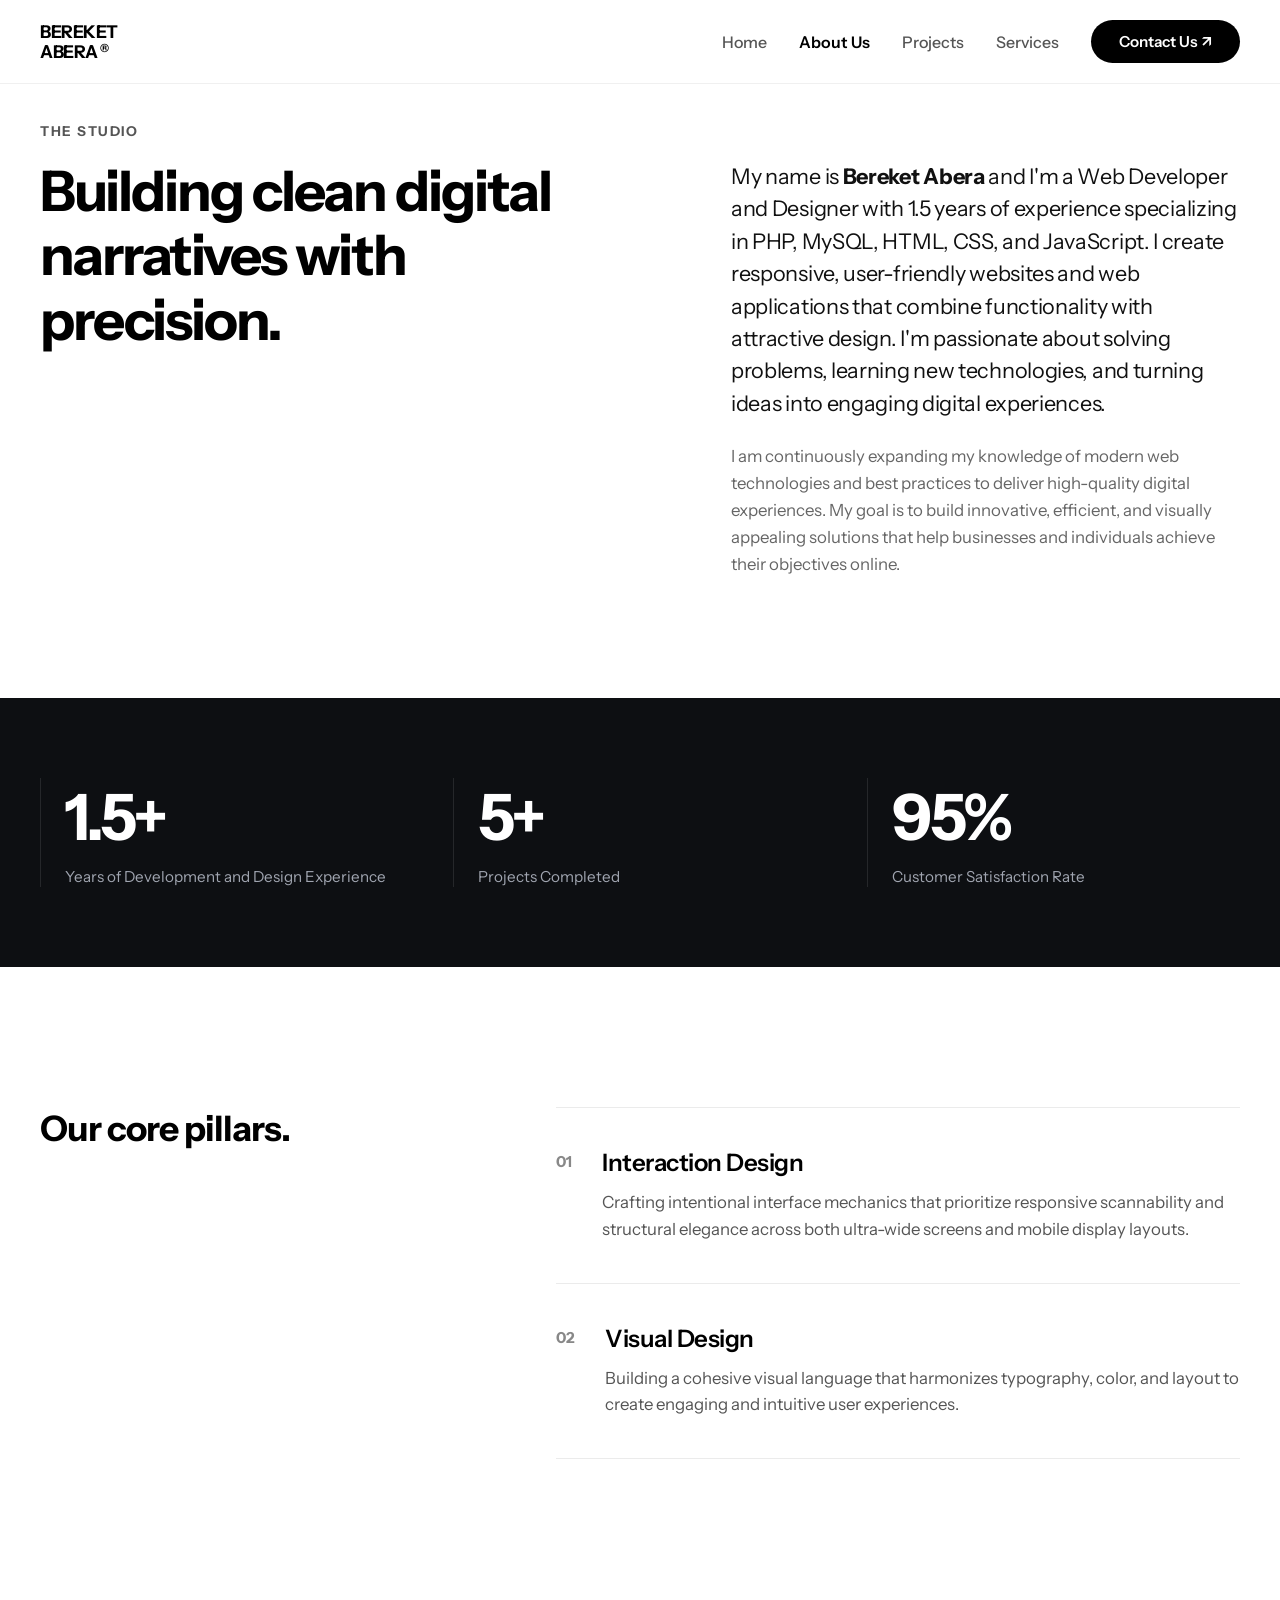
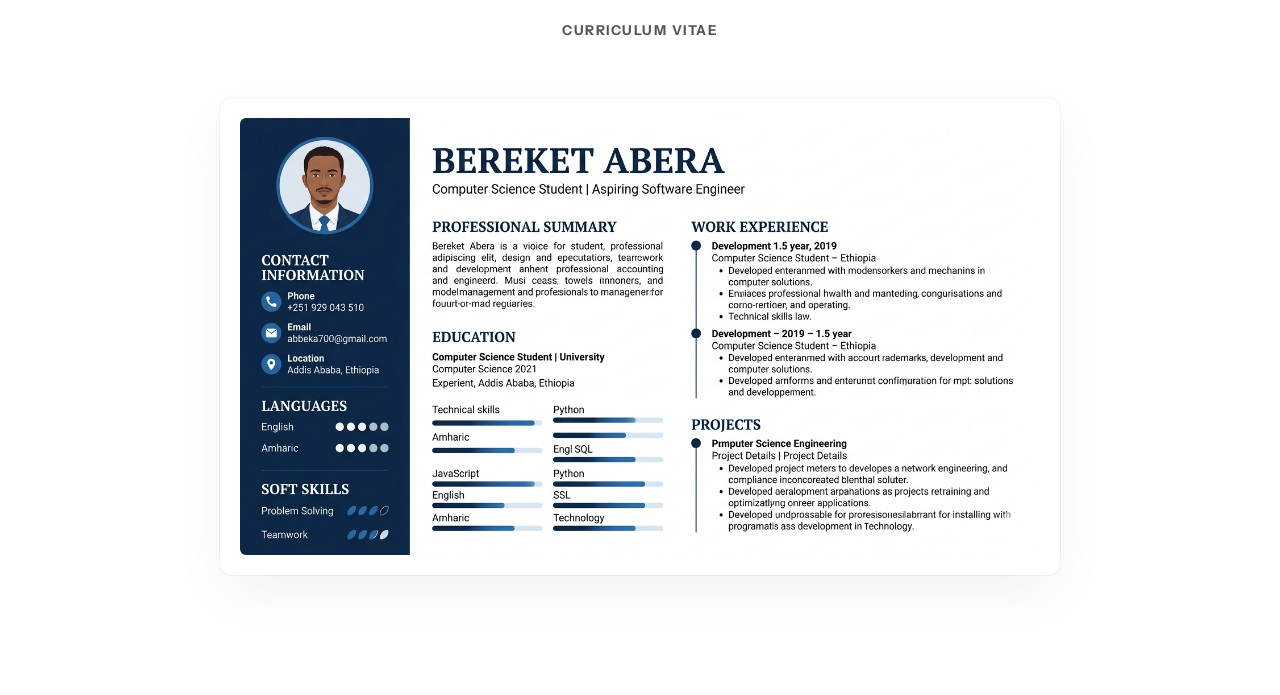
==== about.html @ c2491b0c "portfolio" ====
<!DOCTYPE html>
<html lang="en">
<head>
    <meta charset="UTF-8">
    <meta name="viewport" content="width=device-width, initial-scale=1.0">
    <title>About — Bereket Abera</title>
    <!-- Link your unified stylesheet (with cache buster) -->
    <link rel="stylesheet" href="style.css?v=2.0">
    <!-- Google Fonts link for Instrument Sans matching your typography -->
    <link href="https://fonts.googleapis.com/css2?family=Instrument+Sans:ital,wght@0,400..700;1,400..700&display=swap" rel="stylesheet">
</head>
<body class="about-page-body">

    <!-- SOLID WHITE NAV HEADER BAR -->
    <header class="site-header">
        <div class="header-inner-container">
            <a href="index.html" class="nav-brand-logo">BEREKET<br>ABERA<span>®</span></a>
            
            <nav class="desktop-nav-links">
                <a href="index.html" class="nav-item-link">Home</a>
                <a href="about.html" class="nav-item-link active-page">About Us</a>
                <a href="index.html#work" class="nav-item-link">Projects</a>
                <a href="index.html#services" class="nav-item-link">Services</a>
                <a href="contact.html" class="desktop-contact-pill-btn">Contact Us ↗</a>
            </nav>

            <button class="mobile-burger-trigger" aria-label="Toggle Navigation Menu" aria-expanded="false">
                <span class="burger-line line-top"></span>
                <span class="burger-line line-middle"></span>
                <span class="burger-line line-bottom"></span>
            </button>
        </nav>
    </header>

    <!-- MOBILE NAVIGATION OVERLAY DRAWER -->
    <div class="mobile-menu-overlay">
        <nav class="mobile-nav-options">
            <a href="index.html" class="mobile-nav-link">Home</a>
            <a href="about.html" class="mobile-nav-link">About Us</a>
            <a href="index.html#work" class="mobile-nav-link">Projects</a>
            <a href="index.html#services" class="mobile-nav-link">Services</a>
            <a href="contact.html" class="mobile-nav-link mobile-contact-pill">Contact Us ↗</a>
        </nav>
    </div>

    <main class="about-main-content">
        <!-- SECTION 1: SPLIT HERO INTRO -->
        <section class="about-hero-section">
            <div class="about-container">
                <div class="about-hero-grid">
                    <div class="about-hero-text">
                        <span class="about-subtitle-tag">THE STUDIO</span>
                        <h1 class="about-main-heading">Building clean digital narratives with precision.</h1>
                    </div>
                    <div class="about-hero-description">
                        <p class="about-lead-paragraph">
                           My name is <b>Bereket Abera</b> and I'm a Web Developer and Designer with 1.5 years of experience specializing in PHP, MySQL, HTML, CSS, and JavaScript. I create responsive, 
                           user-friendly websites and web applications that combine functionality with attractive design.
                            I'm passionate about solving problems, learning new technologies, and turning ideas into engaging digital experiences.
                        </p>
                        <p class="about-body-paragraph">
                           I am continuously expanding my knowledge of modern web technologies and best practices to deliver high-quality digital experiences. 
                           My goal is to build innovative, efficient, 
                           and visually appealing solutions that help businesses and individuals achieve their objectives online.
                        </p>
                    </div>
                </div>
            </div>
        </section>

        <!-- SECTION 2: METRIC SHOWCASE (DARK MODE STATEMENT ACCENT) -->
        <section class="about-metrics-section">
            <div class="about-container">
                <div class="metrics-grid">
                    <div class="metric-item">
                        <h3 class="metric-number">1.5+</h3>
                        <p class="metric-label">Years of Development and Design Experience</p>
                    </div>
                    <div class="metric-item">
                        <h3 class="metric-number">5+</h3>
                        <p class="metric-label">Projects Completed</p>
                    </div>
                    <div class="metric-item">
                        <h3 class="metric-number">95%</h3>
                        <p class="metric-label">Customer Satisfaction Rate</p>
                    </div>
                </div>
            </div>
        </section>

        <!-- SECTION 3: CORE CAPABILITIES / PHILOSOPHY -->
        <section class="about-capabilities-section">
            <div class="about-container">
                <div class="capabilities-layout">
                    <div class="capabilities-sticky-left">
                        <h2 class="section-title-sticky">Our core pillars.</h2>
                    </div>
                    <div class="capabilities-list-right">
                        <div class="capability-row">
                            <span class="capability-num">01</span>
                            <div class="capability-content">
                                <h4>Interaction Design</h4>
                                <p>Crafting intentional interface mechanics that prioritize responsive scannability and structural elegance across both ultra-wide screens and mobile display layouts.</p>
                            </div>
                        </div>
                        <div class="capability-row">
                            <span class="capability-num">02</span>
                            <div class="capability-content">
                                <h4>Visual Design</h4>
                                <p>Building a cohesive visual language that harmonizes typography, color, and layout to create engaging and intuitive user experiences.</p>
                            </div>
                        </div>
                    </div>
                </div>
            </div>
        </section>
         <!-- ==========================================================================
             MINIMALIST CV IMAGE GALLERY VIEW
             ========================================================================== -->
        <section class="about-cv-section-pure">
            <div class="about-container">
                
                <div class="cv-pure-header">
                    <span class="about-subtitle-tag">CURRICULUM VITAE</span>
                </div>

                <div class="cv-pure-display-frame">
                    <!-- REPLACE "your_cv_image.png" WITH YOUR ACTUAL IMAGE FILE NAME -->
                    <img src="cv pic.png" alt="Bereket Abera CV" class="cv-pure-image">
                </div>

            </div>
        </section>

          
    </main>

    <!-- Simple script hook for mobile hamburger functionality -->
    <script src="app.js?v=2.0"></script>
</body>
</html>
---- style.css ----
/* ==========================================================================
   GLOBAL LAYOUT VARS & CORE BACKDROP CONFIGURATIONS
   ========================================================================== */
:root {
    --bg-body: #ffffff;
    --card-dark: #090a0f;
    --text-light: #ffffff;
    --text-dark: #000000;
    --text-muted: #9fa4b5;
    --font-display: 'Syne', sans-serif;
    --font-body: 'Instrument Sans', sans-serif;
    --border-dark-card: #1b1e26;
    --border-light-section: #e6e8ec;
}

* {
    margin: 0;
    padding: 0;
    box-sizing: border-box;
}

html {
    scroll-behavior: smooth;
    background-color: var(--bg-body);
    color: var(--text-dark);
    font-family: var(--font-body);
    overflow-x: hidden;
}

/* ==========================================================================
   SOLID WHITE HEADER LAYOUT (SITS ABOVE THE HERO ENGINE)
   ========================================================================== */
.site-header {
    position: relative; /* Forces the header to take up its own row above the hero */
    width: 100%;
    z-index: 2000;
    background-color: #ffffff !important; /* Premium crisp white navigation bar */
    padding: 24px 40px;
    border-bottom: 1px solid rgba(0, 0, 0, 0.06); /* Clean structural divider line */
}

.header-inner-container {
    display: flex;
    justify-content: space-between;
    align-items: center;
    max-width: 1400px;
    margin: 0 auto;
    width: 100%;
}

/* Elegant Minimal Typography Logo (Set to dark text for the white background) */
.nav-brand-logo {
    font-family: 'Instrument Sans', sans-serif;
    font-size: 1.1rem;
    font-weight: 800;
    line-height: 1.1;
    text-transform: uppercase;
    color: #000000 !important; /* Pure black text styling */
    text-decoration: none;
    letter-spacing: -0.5px;
}
.nav-brand-logo span {
    font-size: 0.7rem;
    position: relative;
    top: -6px;
    left: 2px;
}

/* Horizontal Desktop Links Container */
.desktop-nav-links {
    display: flex;
    align-items: center;
    gap: 36px;
}

/* Desktop links original color mapped cleanly to light theme text rules */
.nav-item-link {
    font-family: 'Instrument Sans', sans-serif;
    font-size: 1rem;
    font-weight: 500;
    color: #555555 !important; /* Premium neutral gray */
    text-decoration: none;
    transition: color 0.2s ease;
}
.nav-item-link:hover {
    color: #000000 !important; /* Deep black text trigger on hover */
}

/* Desktop Premium Black Pill Button */
.desktop-contact-pill-btn {
    font-family: 'Instrument Sans', sans-serif;
    font-size: 0.95rem;
    font-weight: 600;
    color: #ffffff !important;
    background-color: #000000 !important; /* Matches your premium dark pill card format */
    padding: 12px 28px;
    border-radius: 50px;
    text-decoration: none;
    transition: opacity 0.2s ease;
}
.desktop-contact-pill-btn:hover {
    opacity: 0.85;
}

/* Hide mobile components completely on desktop viewport frameworks */
.mobile-burger-trigger, 
.mobile-menu-overlay {
    display: none !important;
}

/* ==========================================================================
   HERO VERTICAL ADJUSTMENT MATCH
   ========================================================================== */
/* If your hero container currently uses absolute layout rules or offsets, 
   un-comment this or add margin to your main hero container class */
/*
.hero-section {
    margin-top: 0 !important;
}
*/


/* ==========================================================================
   MOBILE ISOLATION MEDIA QUERY (Only kicks in on screens smaller than 768px)
   ========================================================================== */
@media (max-width: 768px) {
    
    .site-header {
        position: fixed !important; /* Reverts to fixed layout tracking on small viewports */
        padding: 16px 20px !important;
        background-color: #ffffff !important; 
    }

    /* Change burger trigger color to black since it sits inside the white row */
    .burger-line {
        background-color: #000000 !important; 
    }

    .desktop-nav-links {
        display: none !important;
    }

    .mobile-burger-trigger {
        display: flex !important;
        flex-direction: column;
        justify-content: space-between;
        width: 26px;
        height: 16px;
        background: none;
        border: none;
        cursor: pointer;
        padding: 0;
        z-index: 3000;
    }

    .burger-line {
        width: 100%;
        height: 2px;
        transition: transform 0.4s cubic-bezier(0.16, 1, 0.3, 1), opacity 0.3s ease, background-color 0.4s ease;
    }

    /* Open State transformations - line turns white dynamically when dark overlay is active */
    .mobile-burger-trigger.menu-is-open .burger-line {
        background-color: #ffffff !important;
    }
    .mobile-burger-trigger.menu-is-open .line-top {
        transform: translateY(7px) rotate(45deg);
    }
    .mobile-burger-trigger.menu-is-open .line-middle {
        opacity: 0;
    }
    .mobile-burger-trigger.menu-is-open .line-bottom {
        transform: translateY(-7px) rotate(-45deg);
    }

    /* Fullscreen Mobile Drawer Panel Layout */
    .mobile-menu-overlay {
        display: flex !important;
        position: fixed;
        top: 0;
        left: 0;
        width: 100vw;
        height: 100vh;
        background-color: #0d0f12; /* Rich dark layout drawer canvas */
        z-index: 2500;
        opacity: 0;
        pointer-events: none;
        transform: translate3d(0, -100%, 0);
        transition: opacity 0.4s ease, transform 0.5s cubic-bezier(0.16, 1, 0.3, 1);
        justify-content: center;
        align-items: center;
    }

    .mobile-menu-overlay.menu-is-open {
        opacity: 1;
        pointer-events: auto;
        transform: translate3d(0, 0, 0);
    }

    .mobile-nav-options {
        display: flex;
        flex-direction: column;
        align-items: center;
        gap: 32px;
        width: 100%;
    }

    .mobile-nav-link {
        font-family: 'Instrument Sans', sans-serif;
        font-size: 2rem;
        font-weight: 500;
        color: #ffffff !important;
        text-decoration: none;
        letter-spacing: -0.5px;
    }

    .mobile-contact-pill {
        background-color: #ffffff !important;
        color: #000000 !important;
        padding: 14px 36px !important;
        border-radius: 50px !important;
        font-size: 1.1rem !important;
        font-weight: 600 !important;
        margin-top: 12px;
    }
}
/* ==========================================================================
   INTERACTIVE FLOATING HERO SYSTEM
   ========================================================================== */
.hero-section {
    padding: 0 4% 5rem 4%;
}

.hero-card-container {
    position: relative;
    width: 100%;
    min-height: 82vh;
    background-color: var(--card-dark);
    border-radius: 36px;
    overflow: hidden;
    padding: 5rem 5% 4rem 5%;
    display: flex;
    align-items: flex-end;
}

.video-bg-container {
    position: absolute;
    top: 0;
    left: 0;
    width: 100%;
    height: 100%;
    z-index: 1;
}

.bg-video {
    width: 100%;
    height: 100%;
    object-fit: cover;
    opacity: 0.4;
}

.video-overlay {
    position: absolute;
    top: 0;
    left: 0;
    width: 100%;
    height: 100%;
    background: linear-gradient(to bottom, rgba(9, 10, 15, 0.1) 0%, rgba(9, 10, 15, 0.7) 100%);
}

.hero-content-layer {
    position: relative;
    z-index: 5;
    width: 100%;
    display: flex;
    flex-direction: column;
    justify-content: space-between;
    min-height: 62vh;
}

.hero-top-row {
    display: flex;
    justify-content: space-between;
    align-items: flex-start;
}

.hero-title-left {
    font-family: var(--font-display);
    font-size: 7.5rem;
    font-weight: 800;
    color: var(--text-light);
    line-height: 0.9;
    letter-spacing: -4px;
}

.hero-title-left span { font-size: 2.5rem; vertical-align: super; }

.hero-title-right { text-align: right; margin-top: 1.2rem; }

.hero-title-right h2 { font-family: var(--font-display); font-size: 3.5rem; color: var(--text-light); }

.hero-title-right p { color: var(--text-muted); font-size: 1rem; margin-top: 0.6rem; }

.hero-bottom-row {
    display: flex;
    justify-content: space-between;
    align-items: flex-end;
    gap: 4rem;
}

.hero-description { color: var(--text-muted); font-size: 1.2rem; line-height: 1.5; max-width: 520px; }

.profile-badge-card {
    background-color: #ffffff;
    border-radius: 24px;
    padding: 1.1rem;
    display: flex;
    align-items: center;
    gap: 1.2rem;
    min-width: 310px;
}

.badge-img-wrapper { width: 75px; height: 90px; border-radius: 14px; overflow: hidden; }

.badge-img-wrapper img { width: 100%; height: 100%; object-fit: cover; }

.badge-text-wrapper h3 { color: #111111; font-size: 1.15rem; font-weight: 700; }

.badge-text-wrapper p { color: #666666; font-size: 0.85rem; margin-bottom: 0.5rem; }

.badge-btn {
    display: inline-block;
    background-color: #111111;
    color: var(--text-light);
    padding: 0.4rem 1.2rem;
    border-radius: 50px;
    font-size: 0.8rem;
    text-decoration: none;
}

/* ==========================================================================
   INFINITE LOOP MARQUEE TICKER 
   ========================================================================== */
.marquee-container {
    overflow: hidden;
    width: 100%;
    white-space: nowrap;
    padding: 2.5rem 0;
    background-color: var(--card-dark);
}

.marquee-track {
    display: inline-block;
    animation: runMarquee 24s linear infinite;
}

.marquee-track span {
    font-family: var(--font-display);
    font-size: 1.8rem;
    font-weight: 700;
    color: var(--text-light);
    margin-right: 3.5rem;
}

@keyframes runMarquee {
    0% { transform: translate3d(0, 0, 0); }
    100% { transform: translate3d(-50%, 0, 0); }
}

/* ==========================================================================
   PIXEL-PERFECT COMPACT GRID ARRANGEMENT MODULE FOR ABOUT & STATS SECTION
   ========================================================================== */
.about-stats-section {
    display: grid;
    grid-template-columns: 0.9fr 1.1fr; /* Rigid architectural baseline grid configuration */
    gap: 6.5rem;
    padding: 8rem 6%;
    background-color: #ffffff;
    align-items: flex-start;
    max-width: 1600px;
    margin: 0 auto;
}

/* Left Canvas Image Positioning Styles */
.about-left-block {
    width: 100%;
}

.about-portrait-mask {
    width: 100%;
    aspect-ratio: 0.94 / 1; /* Reproduces the exact landscape square alignment block from reference image */
    border-radius: 32px;
    overflow: hidden;
    background-color: #f7f7f7;
}

.about-portrait-mask img {
    width: 100%;
    height: 100%;
    object-fit: cover;
    display: block;
}

/* Right Content Column Layout Alignment Engine */
.about-right-block {
    display: flex;
    flex-direction: column;
    width: 100%;
}

.about-tagline-row {
    display: inline-flex;
    align-items: center;
    gap: 0.5rem;
    margin-bottom: 2.5rem;
}

.dot-badge {
    width: 10px;
    height: 10px;
    background-color: #000000;
    border-radius: 50%;
}

.tagline-text {
    font-size: 0.95rem;
    font-weight: 600;
    color: #111111;
    letter-spacing: -0.2px;
}

.about-main-headline {
    font-family: var(--font-body);
    font-size: 3.2rem;
    font-weight: 500;
    line-height: 1.15;
    letter-spacing: -1.8px; /* High-end tight editorial print spacing */
    color: #000000;
    margin-bottom: 3.5rem;
}

.about-sub-paragraph {
    font-size: 1.1rem;
    line-height: 1.6;
    color: #727272;
    max-width: 480px;
    align-self: flex-end; /* Snaps description text explicitly over to the right side block edge */
    margin-bottom: 5rem;
}

.about-sub-paragraph strong {
    color: #000000;
    font-weight: 600;
}

/* Dual Metrics Layout Cards Layout Panel */
.stats-data-container {
    display: grid;
    grid-template-columns: 1fr 1fr;
    border-top: 1px solid var(--border-light-section);
    padding-top: 2.5rem;
    width: 100%;
}

.metric-card {
    display: flex;
    flex-direction: column;
    padding-right: 2rem;
}

.metric-card:first-child {
    border-right: 1px solid var(--border-light-section);
}

.metric-card:last-child {
    padding-left: 2.5rem;
    padding-right: 0;
}

.metric-header-row {
    display: flex;
    justify-content: space-between;
    align-items: flex-start;
    margin-bottom: 3rem;
}

.metric-big-number {
    font-size: 5rem;
    font-weight: 500;
    letter-spacing: -3px;
    color: #000000;
    line-height: 0.9;
}

.metric-index-tag {
    font-size: 0.8rem;
    color: #999999;
    font-weight: 500;
}

.metric-body-content h3 {
    font-size: 1.2rem;
    font-weight: 600;
    color: #000000;
    margin-bottom: 0.8rem;
    letter-spacing: -0.4px;
}

.metric-body-content p {
    font-size: 0.95rem;
    line-height: 1.55;
    color: #6e6e73;
}

/* Minimalist Inline Logotypes Row */
.inline-partner-logos {
    display: flex;
    align-items: center;
    gap: 1.5rem;
    margin-top: 3rem;
    opacity: 0.4;
}

.partner-logo-item {
    font-size: 0.85rem;
    font-weight: 700;
    letter-spacing: -0.5px;
    color: #000000;
    font-family: sans-serif;
}

/* ==========================================================================
   FLUID RESPONSIVE ENGINE
   ========================================================================== */
@media (max-width: 1150px) {
    .about-stats-section {
        grid-template-columns: 1fr;
        gap: 4rem;
    }
    .about-portrait-mask {
        max-width: 100%;
        aspect-ratio: 16 / 10;
    }
    .about-sub-paragraph {
        align-self: flex-start;
        margin-bottom: 3rem;
    }
    .hero-title-left { font-size: 5.5rem; }
}

@media (max-width: 650px) {
    .stats-data-container {
        grid-template-columns: 1fr;
        gap: 3rem;
    }
    .metric-card:first-child {
        border-right: none;
        border-bottom: 1px solid var(--border-light-section);
        padding-bottom: 3rem;
    }
    .metric-card:last-child {
        padding-left: 0;
    }
}
/* ==========================================================================
   DARK COMPACT SKILLS MARQUEE STRIP (INSPIRED BY image_f33a5f.png)
   ========================================================================== */
.skills-marquee-bar {
    background-color: #090a0f; /* Deep dark palette matching image_f33a5f.png background */
    padding: 4.5rem 0 4rem 0;
    display: flex;
    flex-direction: column;
    align-items: center;
    justify-content: center;
    overflow: hidden;
    width: 100%;
    border-top: 1px solid #161923;
}

/* Centralized Small Sub-Header Title mimicking the "Worked with" text structure */
.skills-marquee-title {
    font-family: 'Instrument Sans', sans-serif;
    font-size: 0.9rem;
    font-weight: 500;
    color: #8a8f9e; /* Muted contrast silver gray text */
    margin-bottom: 2.2rem;
    letter-spacing: -0.2px;
    text-transform: none;
}

/* Continuous Infinite Motion Canvas Pipeline */
.skills-track-container {
    overflow: hidden;
    white-space: nowrap;
    display: flex;
    width: 100%;
    position: relative;
}

/* Infinite side scroll track timeline mechanics */
.skills-track {
    display: inline-flex;
    align-items: center;
    gap: 4rem;
    animation: scrollSkills 30s linear infinite;
    padding-right: 4rem;
}

/* Individualized Skill Presentation Units */
.skill-item {
    font-family: 'Instrument Sans', sans-serif;
    font-size: 1.4rem;
    font-weight: 500;
    color: #ffffff; /* Premium high contrast clean white readability */
    letter-spacing: -0.5px;
    opacity: 0.85;
    transition: opacity 0.3s ease;
}

.skill-item:hover {
    opacity: 1;
}

/* Linear Infinite Smooth CSS Keyframe Interpolator */
@keyframes scrollSkills {
    0% {
        transform: translate3d(0, 0, 0);
    }
    100% {
        transform: translate3d(-33.333%, 0, 0); /* Perfectly resets loop sequences based on exactly 3 copies */
    }
}

/* Micro Responsive Adjustments for Portable Screen Views */
@media (max-width: 768px) {
    .skills-marquee-bar {
        padding: 3.5rem 0 3rem 0;
    }
    .skill-item {
        font-size: 1.15rem;
    }
    .skills-track {
        gap: 2.5rem;
        padding-right: 2.5rem;
    }
}
/* ==========================================================================
   INTERACTIVE PORTFOLIO MASONRY MATRIX BLOCK SYSTEM (image_f332a4.png / image_f32ebd.png)
   ========================================================================== */
.projects-portfolio-section {
    background-color: #000000; /* Rich solid pitch-black backdrop layout canvas */
    padding: 8rem 6%;
    width: 100%;
}

/* Header Text Alignments Block */
.projects-section-header {
    display: flex;
    flex-direction: column;
    align-items: center;
    text-align: center;
    margin-bottom: 5.5rem;
}

.projects-tag-row {
    display: inline-flex;
    align-items: center;
    gap: 0.5rem;
    margin-bottom: 1.5rem;
}

.projects-dot {
    width: 8px;
    height: 8px;
    background-color: #ffffff;
    border-radius: 50%;
}

.projects-tagline {
    font-family: 'Instrument Sans', sans-serif;
    font-size: 0.9rem;
    font-weight: 500;
    color: #cccccc;
    letter-spacing: 0.5px;
}

.projects-main-title {
    font-family: 'Instrument Sans', sans-serif;
    font-size: 3rem;
    font-weight: 500;
    color: #ffffff;
    letter-spacing: -1.5px;
    margin-bottom: 1rem;
}

.projects-sub-text {
    font-family: 'Instrument Sans', sans-serif;
    font-size: 1.05rem;
    color: #888888;
    max-width: 500px;
    line-height: 1.5;
}

/* Asymmetrical Masonry Grid Configuration Layout */
.projects-masonry-matrix {
    display: grid;
    grid-template-columns: 1fr 1fr 1fr; /* Pure structural 3-column split array */
    gap: 2rem;
    align-items: flex-start;
    max-width: 1440px;
    margin: 0 auto;
}

.masonry-column {
    display: flex;
    flex-direction: column;
    gap: 2.5rem;
}

/* Creates the elegant architectural vertical shift on the middle column from reference image */
@media (min-width: 992px) {
    .center-offset-column {
        transform: translateY(-2.5rem);
        margin-bottom: -2.5rem;
    }
}

/* Individual Portfolio Presentation Units */
.project-card-item {
    display: block;
    text-decoration: none;
    width: 100%;
}

/* Core Image Container Block Logic */
.project-image-wrapper {
    position: relative;
    width: 100%;
    border-radius: 20px;
    overflow: hidden;
    background-color: #121212;
    transition: transform 0.6s cubic-bezier(0.25, 1, 0.5, 1);
}

/* Grayscale Engine Layer */
.project-img {
    width: 100%;
    height: auto;
    display: block;
    object-fit: cover;
    filter: grayscale(100%); /* Keeps cards in neutral grayscale by default matching layout mockup */
    transition: filter 0.6s cubic-bezier(0.25, 1, 0.5, 1),
                transform 0.6s cubic-bezier(0.25, 1, 0.5, 1);
}

/* Absolute Glassmorphic Interactive Hover Engine Configuration (image_f32ebd.png) */
.project-hover-overlay {
    position: absolute;
    top: 0;
    left: 0;
    width: 100%;
    height: 100%;
    background: rgba(0, 0, 0, 0.15); /* Soft premium shadow veil */
    display: flex;
    align-items: center;
    justify-content: center;
    opacity: 0; /* Keeps overlay invisible until hover activation */
    transition: opacity 0.4s ease;
    z-index: 5;
}

/* Centered Capsule Button Overlay Component Styling */
.view-case-study-btn {
    background-color: #ffffff;
    color: #000000;
    font-family: 'Instrument Sans', sans-serif;
    font-size: 0.95rem;
    font-weight: 600;
    padding: 0.85rem 1.8rem;
    border-radius: 50px;
    display: inline-flex;
    align-items: center;
    gap: 0.5rem;
    box-shadow: 0 15px 35px rgba(0,0,0,0.25);
    transform: scale(0.85);
    transition: transform 0.5s cubic-bezier(0.175, 0.885, 0.32, 1.275);
}

.view-case-study-btn .arrow-icon {
    font-size: 0.85rem;
    transition: transform 0.3s ease;
}

/* ==========================================================================
   DYNAMIC INTERACTIVE HOVER ACTIONS 
   ========================================================================== */
.project-card-item:hover .project-image-wrapper {
    transform: scale(1.015); /* Sleek gentle micro scale expansion */
}

.project-card-item:hover .project-img {
    filter: grayscale(0%); /* Snaps the project image directly into vibrant full-spectrum color */
}

.project-card-item:hover .project-hover-overlay {
    opacity: 1; /* Instantly activates the centered capsule action button view window */
}

.project-card-item:hover .view-case-study-btn {
    transform: scale(1); /* Smooth spring-loaded expansion bounce */
}

.project-card-item:hover .view-case-study-btn:hover .arrow-icon {
    transform: translate(2px, -2px); /* Classic animated directional indicator nudge */
}

/* Micro-Text Subtitles Content Styling */
.project-meta-details {
    margin-top: 1.2rem;
    padding: 0 0.5rem;
}

.project-meta-details h3 {
    font-family: 'Instrument Sans', sans-serif;
    font-size: 1.15rem;
    font-weight: 500;
    color: #ffffff;
    margin-bottom: 0.3rem;
    letter-spacing: -0.3px;
}

.project-meta-details p {
    font-family: 'Instrument Sans', sans-serif;
    font-size: 0.9rem;
    color: #666666;
}

/* ==========================================================================
   FLUID RESPONSIVE GRID REDUCTIONS ENGINE
   ========================================================================== */
@media (max-width: 991px) {
    .projects-portfolio-section {
        padding: 5rem 5%;
    }
    .projects-masonry-matrix {
        grid-template-columns: 1fr 1fr; /* Shrinks fluidly to a clean 2-column pattern on tablets */
        gap: 1.5rem;
    }
    .masonry-column {
        gap: 1.5rem;
    }
    .projects-main-title {
        font-size: 2.4rem;
    }
}

@media (max-width: 650px) {
    .projects-masonry-matrix {
        grid-template-columns: 1fr; /* Transforms into a single card column loop cascade on smartphones */
        gap: 2rem;
    }
    .project-meta-details {
        margin-top: 0.8rem;
    }
    /* Disable desktop hover interactions cleanly for tactile mobile touch displays */
    .project-img {
        filter: grayscale(0%);
    }
    .project-hover-overlay {
        display: none;
    }
}
/* ==========================================================================
   LIGHT MINIMALIST INTERACTIVE SERVICES DRAWERS (image_e2d4c6.png / image_e2d0e4.png)
   ========================================================================== */
.services-disclosure-section {
    background-color: #ffffff; /* Clean high-contrast solid white layout canvas */
    padding: 9rem 0;
    width: 100%;
    color: #000000;
}

.services-container-width {
    max-width: 1200px;
    margin: 0 auto;
    padding: 0 5%;
}

/* Header Text Blocks */
.services-section-header {
    margin-bottom: 4.5rem;
}

.services-tag-row {
    display: inline-flex;
    align-items: center;
    gap: 0.6rem;
    margin-bottom: 1.2rem;
}

.services-dot {
    width: 20px;
    height: 20px;
    background-color: #111111;
    border-radius: 50%;
    display: inline-block;
}

.services-tagline {
    font-family: 'Instrument Sans', sans-serif;
    font-size: 1rem;
    font-weight: 500;
    color: #111111;
}

.services-main-title {
    font-family: 'Instrument Sans', sans-serif;
    font-size: 3.5rem;
    font-weight: 500;
    color: #111111;
    letter-spacing: -2px;
}

/* Individual Accordion Rows Components */
.services-accordion-list {
    border-top: 1px solid #e2e4e8; /* Soft dividing borders */
}

.service-row-item {
    border-bottom: 1px solid #e2e4e8;
    background-color: #ffffff;
    transition: background-color 0.4s ease;
}

/* Always Visible Default Master Header Block */
.service-row-visible-header {
    display: flex;
    align-items: center;
    padding: 3rem 0;
    cursor: pointer;
    position: relative;
    transition: padding 0.4s cubic-bezier(0.25, 1, 0.5, 1);
}

.service-index {
    font-family: 'Instrument Sans', sans-serif;
    font-size: 1.1rem;
    font-weight: 500;
    color: #111111;
    width: 12%; /* Keeps numerical indices strictly left aligned */
}

.service-title-text {
    font-family: 'Instrument Sans', sans-serif;
    font-size: 2.8rem;
    font-weight: 500;
    color: #111111;
    letter-spacing: -1px;
    flex-grow: 1;
    transition: transform 0.4s cubic-bezier(0.25, 1, 0.5, 1);
}

/* Round Arrow Badge Link Elements */
.service-arrow-badge {
    width: 44px;
    height: 44px;
    border-radius: 50%;
    background-color: #f4f5f7; /* Default light state circle grey */
    display: flex;
    align-items: center;
    justify-content: center;
    transition: background-color 0.4s ease, transform 0.4s cubic-bezier(0.25, 1, 0.5, 1);
}

.arrow-glyph {
    font-size: 1.1rem;
    font-weight: 500;
    color: #111111;
    transition: color 0.4s ease;
}

/* ==========================================================================
   HIDDEN EXPANSION SLIDE-DOWN ENGINE MECHANICS
   ========================================================================== */
.service-hidden-drawer-panel {
    display: grid;
    grid-template-rows: 0fr; /* Zero height configuration default standard */
    overflow: hidden;
    transition: grid-template-rows 0.5s cubic-bezier(0.25, 1, 0.5, 1), padding 0.5s ease;
    padding-bottom: 0;
}

/* Triggers height container computation via grid auto interpolation */
.service-drawer-inner-grid {
    min-height: 0;
    display: flex;
    align-items: flex-start;
    gap: 4.5rem;
    padding-left: 12%; /* Perfectly matches title starting line constraints */
}

/* Image Showcase Containers */
.service-preview-mockup-box {
    width: 240px;
    height: 150px;
    border-radius: 12px;
    overflow: hidden;
    background-color: #f0f2f5;
    box-shadow: 0 10px 30px rgba(0,0,0,0.04);
}

.service-mockup-img {
    width: 100%;
    height: 100%;
    object-fit: cover;
}

/* Chip Cloud Text Meta Container Layouts */
.service-categories-meta-block {
    max-width: 500px;
}

.categories-block-label {
    font-family: 'Instrument Sans', sans-serif;
    font-size: 1.3rem;
    font-weight: 500;
    color: #111111;
    margin-bottom: 1.2rem;
    letter-spacing: -0.3px;
}

.categories-chips-cloud {
    display: flex;
    flex-wrap: wrap;
    gap: 0.6rem;
}

.tag-chip {
    font-family: 'Instrument Sans', sans-serif;
    font-size: 0.95rem;
    font-weight: 400;
    color: #4a4a4a;
    background-color: #f4f5f7; /* Pill pill styling elements from image_e2d0e4.png */
    padding: 0.6rem 1.1rem;
    border-radius: 8px;
}

/* ==========================================================================
   HOVER DYNAMIC TRIGGER ACTION ENGINE
   ========================================================================== */
.service-row-item:hover .service-hidden-drawer-panel {
    grid-template-rows: 1fr; /* Instantly computes target size to execute smooth CSS slide-down */
    padding-bottom: 3.5rem;
}

.service-row-item:hover .service-row-visible-header {
    padding-top: 3.5rem;
    padding-bottom: 1.5rem; /* Reshapes internal padding space dynamically during actions */
}

/* Inverts Arrow Button Colors matching image_e2d0e4.png layout rules */
.service-row-item:hover .service-arrow-badge {
    background-color: #111111;
    transform: scale(1.05);
}

.service-row-item:hover .arrow-glyph {
    color: #ffffff;
}

/* ==========================================================================
   MOBILE MEDIA QUERY COMPACT SCREEN RENDERERS
   ========================================================================== */
@media (max-width: 991px) {
    .services-main-title {
        font-size: 2.8rem;
    }
    .service-title-text {
        font-size: 2rem;
    }
    .service-drawer-inner-grid {
        flex-direction: column;
        gap: 2rem;
        padding-left: 0;
    }
    .service-index {
        width: 18%;
    }
}

@media (max-width: 600px) {
    .services-disclosure-section {
        padding: 5rem 0;
    }
    .services-main-title {
        font-size: 2.2rem;
    }
    .service-row-visible-header {
        padding: 2rem 0;
    }
    .service-title-text {
        font-size: 1.5rem;
    }
    .service-index {
        font-size: 0.9rem;
        width: 15%;
    }
    .service-arrow-badge {
        width: 36px;
        height: 36px;
    }
    .service-preview-mockup-box {
        width: 100%;
        height: 160px;
    }
}
/* ==========================================================================
   OFF-WHITE ASYMMETRIC SUCCESS DECK GRAPHICS (image_e2c281.png)
   ========================================================================== */
.success-stories-section {
    background-color: #f8f9fa; /* Elegant off-white background workspace framework */
    padding: 8rem 0;
    width: 100%;
}

.stories-container-width {
    max-width: 1440px;
    margin: 0 auto;
    padding: 0 5%;
}

/* Master Asymmetric Cards Deck Layout Flexbox Wrapper */
.stories-cards-deck {
    display: flex;
    justify-content: space-between;
    align-items: stretch; /* Forces all cards to snap into matching height alignment profiles */
    gap: 1.8rem;
    width: 100%;
}

/* Standard Base Base Layout Card Configurations */
.story-card {
    background-color: #ffffff;
    border-radius: 20px;
    padding: 3rem;
    flex: 1; /* Distributes horizontal space proportionally across rows */
    display: flex;
    flex-direction: column;
    position: relative;
    overflow: hidden;
    box-shadow: 0 4px 24px rgba(0, 0, 0, 0.02); /* Clean, flat editorial design depth */
}

/* CARD 01: INTRO TEXT BLOCK STRUCTURAL RULES */
.text-intro-card {
    justify-content: space-between;
    min-height: 520px;
}

.agency-brand-stub {
    font-family: 'Syne', sans-serif;
    font-weight: 800;
    font-size: 1.15rem;
    letter-spacing: -0.5px;
    color: #000000;
}

.agency-brand-stub span {
    font-size: 0.65rem;
    vertical-align: super;
}

.stories-display-headline {
    font-family: 'Instrument Sans', sans-serif;
    font-size: 3.2rem;
    font-weight: 500;
    line-height: 1.05;
    letter-spacing: -1.8px;
    color: #000000;
}

.card-bottom-attribution p {
    font-family: 'Instrument Sans', sans-serif;
    font-size: 0.95rem;
    line-height: 1.5;
    color: #777777;
    max-width: 240px;
}

/* CARD 02: FULL-BLEED PORTRAIT CANVAS WITH INTEGRATED TEXT CONTEXT PANELS */
.portrait-display-card {
    padding: 0; /* Strips padding to expand image bleed space entirely edge-to-edge */
}

.portrait-bg-media {
    width: 100%;
    height: 100%;
    object-fit: cover;
    display: block;
    position: absolute;
    top: 0;
    left: 0;
    z-index: 1;
}

/* Inside Context Overlay Structural Panel Layer */
.portrait-text-overlay-panel {
    position: relative;
    z-index: 5;
    margin-top: auto; /* Drops container layout panel strictly to the card's bottom edge */
    width: 100%;
    padding: 2.2rem;
    background: linear-gradient(to top, rgba(0, 0, 0, 0.85) 0%, rgba(0, 0, 0, 0.4) 70%, rgba(0, 0, 0, 0) 100%);
    color: #ffffff;
}

.overlay-quote-text {
    font-family: 'Instrument Sans', sans-serif;
    font-size: 1.15rem;
    line-height: 1.45;
    font-weight: 400;
    margin-bottom: 1.8rem;
    letter-spacing: -0.2px;
}

.overlay-author-credentials h3 {
    font-family: 'Instrument Sans', sans-serif;
    font-size: 1.05rem;
    font-weight: 600;
    margin-bottom: 0.2rem;
}

.overlay-author-credentials p {
    font-family: 'Instrument Sans', sans-serif;
    font-size: 0.85rem;
    color: #cccccc;
}

/* CARD 03: DETAILED REVIEW AND METRIC INSIGHTS LAYOUT SHEET PANEL */
.analytics-review-card {
    justify-content: space-between;
}

.star-rating-row {
    display: flex;
    gap: 0.2rem;
    margin-bottom: 1.5rem;
}

.star-glyph {
    color: #000000; /* Flat minimalist solid star icons matching design reference image */
    font-size: 1.1rem;
}

.review-narrative-paragraph {
    font-family: 'Instrument Sans', sans-serif;
    font-size: 1.1rem;
    line-height: 1.55;
    color: #333333;
    margin-bottom: 2.5rem;
}

/* Nested Analytics Sub-row Grid Modules */
.review-metrics-split-row {
    display: grid;
    grid-template-columns: 1fr 1fr;
    border-top: 1px solid #eef0f2;
    padding-top: 2rem;
    margin-bottom: 2.5rem;
    gap: 1.5rem;
}

.split-stat-big-num {
    font-family: 'Instrument Sans', sans-serif;
    font-size: 3.2rem;
    font-weight: 500;
    letter-spacing: -1.5px;
    color: #000000;
    line-height: 1;
    display: block;
    margin-bottom: 0.4rem;
}

.split-stat-sub-label {
    font-family: 'Instrument Sans', sans-serif;
    font-size: 0.85rem;
    color: #888888;
    line-height: 1.3;
}

/* Signature Footer Components */
.review-author-signature-footer {
    display: flex;
    align-items: center;
    gap: 1rem;
    border-top: 1px solid #eef0f2;
    padding-top: 1.5rem;
    margin-top: auto; /* Snaps block tightly against base row perimeter boundaries */
}

.signature-avatar-mask {
    width: 44px;
    height: 44px;
    border-radius: 50%;
    overflow: hidden;
    background-color: #f0f2f5;
}

.signature-avatar-mask img {
    width: 100%;
    height: 100%;
    object-fit: cover;
}

.signature-identity-block h3 {
    font-family: 'Instrument Sans', sans-serif;
    font-size: 0.95rem;
    font-weight: 600;
    color: #000000;
}

.signature-identity-block p {
    font-family: 'Instrument Sans', sans-serif;
    font-size: 0.8rem;
    color: #666666;
}

/* ==========================================================================
   FLUID CARDS STACK RE-ORDER SYSTEM RESPONSIVE CORE ENGINE
   ========================================================================== */
@media (max-width: 1150px) {
    .stories-cards-deck {
        flex-direction: column; /* Transforms side panels gracefully into vertical scrolls */
        gap: 2rem;
    }
    .story-card {
        min-height: auto;
        padding: 2.5rem;
    }
    .text-intro-card {
        gap: 3rem;
    }
    .portrait-display-card {
        padding: 0;
        min-height: 480px;
    }
}

@media (max-width: 600px) {
    .success-stories-section {
        padding: 5rem 0;
    }
    .stories-display-headline {
        font-size: 2.6rem;
    }
    .review-metrics-split-row {
        grid-template-columns: 1fr;
        gap: 2rem;
    }
}
/* ==========================================================================
   MINIMALIST FAQ ACCORDION PANEL DECK (image_e26bad.png)
   ========================================================================== */
.faq-container-section {
    background-color: #ffffff; /* Clean high contrast solid white workspace canvas */
    padding: 8rem 0;
    width: 100%;
    color: #000000;
}

.faq-wrapper-width {
    max-width: 820px; /* Restricts accordion widths for premium scannability alignment */
    margin: 0 auto;
    padding: 0 5%;
}

/* Centralized Header Core Components */
.faq-centered-header {
    display: flex;
    flex-direction: column;
    align-items: center;
    text-align: center;
    margin-bottom: 4rem;
}

.faq-display-title {
    font-family: 'Instrument Sans', sans-serif;
    font-size: 3.2rem;
    font-weight: 500;
    letter-spacing: -1.8px;
    color: #000000;
    margin-bottom: 1rem;
}

.faq-lead-paragraph {
    font-family: 'Instrument Sans', sans-serif;
    font-size: 1rem;
    line-height: 1.5;
    color: #666666;
    max-width: 520px;
    margin-bottom: 2.2rem;
}

/* Capsule Form Action Control Component */
.faq-capsule-contact-btn {
    display: inline-flex;
    align-items: center;
    gap: 0.6rem;
    background-color: #000000;
    color: #f4f5f7;
    font-family: 'Instrument Sans', sans-serif;
    font-size: 0.95rem;
    font-weight: 600;
    padding: 0.8rem 1.8rem;
    border-radius: 50px;
    text-decoration: none;
    transition: background-color 0.2s ease, color 0.2s ease;
}

.faq-capsule-contact-btn:hover {
    background-color: #f4f5f7;
    color: #000000;
}

.faq-btn-arrow {
    font-size: 0.85rem;
}

/* Accordion Block Deck Configuration */
.faq-accordion-stack {
    display: flex;
    flex-direction: column;
    gap: 1.1rem; /* Precise separation distances matching mockup spacing margins */
}

/* Individualized Item Structural Housing Units */
.faq-item-card {
    background-color: #f8f9fa; /* Very subtle grey background tint match */
    border-radius: 16px;
    border: 1px solid #f0f2f5;
    overflow: hidden;
    width: 100%;
    transition: background-color 0.3s ease;
}

/* Button Head Trigger Areas Block Reset Rules */
.faq-trigger-header {
    width: 100%;
    background: none;
    border: none;
    padding: 2rem 2.5rem;
    display: flex;
    justify-content: space-between;
    align-items: center;
    cursor: pointer;
    text-align: left;
    outline: none;
}

.faq-question-text {
    font-family: 'Instrument Sans', sans-serif;
    font-size: 1.25rem;
    font-weight: 500;
    letter-spacing: -0.5px;
    color: #000000;
}

/* Graphical Status Circular Indicator Modules */
.faq-status-icon-badge {
    width: 42px;
    height: 42px;
    border-radius: 50%;
    background-color: #eeeeee; /* Light grey circle state by default */
    display: flex;
    align-items: center;
    justify-content: center;
    transition: background-color 0.3s cubic-bezier(0.25, 1, 0.5, 1);
    flex-shrink: 0;
}

.icon-toggle-glyph {
    font-size: 1.4rem;
    font-weight: 400;
    color: #111111;
    line-height: 1;
    display: block;
    transform: translateY(-1px); /* Perfect centering nudge */
}

/* ==========================================================================
   EXPANSION INTERPOLATION TIMELINES
   ========================================================================== */
.faq-expandable-drawer {
    display: grid;
    grid-template-rows: 0fr; /* Zero height closed state by default */
    transition: grid-template-rows 0.4s cubic-bezier(0.25, 1, 0.5, 1);
}

.faq-drawer-content-inner {
    min-height: 0;
}

.faq-drawer-content-inner p {
    font-family: 'Instrument Sans', sans-serif;
    font-size: 1.05rem;
    line-height: 1.6;
    color: #555555;
    padding: 0 2.5rem 2.2rem 2.5rem; /* Extends clean bottom padding clearances */
    max-width: 720px;
}

/* ==========================================================================
   ACTIVE CONDITION CONFIGURATIONS MATCHING THE ACTIVE SPECIFICATION
   ========================================================================== */
.faq-item-card.active {
    background-color: #fdfdfd; /* Light background elevation contrast update */
    box-shadow: 0 10px 30px rgba(0, 0, 0, 0.015);
}

.faq-item-card.active .faq-expandable-drawer {
    grid-template-rows: 1fr; /* Animates open smoothly via internal layout calculation */
}

/* Inverts the status icon element cleanly to jet black matching image_e26bad.png */
.faq-item-card.active .faq-status-icon-badge {
    background-color: #000000;
}

.faq-item-card.active .icon-toggle-glyph {
    color: #ffffff;
}

/* ==========================================================================
   MICRO MEDIA QUERY FLUID SCALINGS
   ========================================================================== */
@media (max-width: 768px) {
    .faq-display-title {
        font-size: 2.4rem;
    }
    .faq-trigger-header {
        padding: 1.8rem 1.8rem;
    }
    .faq-question-text {
        font-size: 1.1rem;
        padding-right: 1rem;
    }
    .faq-drawer-content-inner p {
        padding: 0 1.8rem 1.8rem 1.8rem;
        font-size: 0.95rem;
    }
    .faq-status-icon-badge {
        width: 36px;
        height: 36px;
    }
}
/* ==========================================================================
   CINEMATIC MULTI-DIRECTIONAL PARALLAX FOOTER CANVAS (image_e25221.png)
   ========================================================================== */
.cinematic-footer-canvas {
    background-color: #090a0f; /* Match deep dark brand space palette */
    width: 100%;
    overflow: hidden;
    position: relative;
    border-top: 1px solid #161923;
}

/* Parallax Track Rendering Box */
.parallax-visual-engine {
    position: relative;
    height: 750px;
    width: 100%;
    display: flex;
    flex-direction: column;
    justify-content: center;
    gap: 3rem;
    overflow: hidden;
    background-color: #050608;
    perspective: 1200px; /* Provides the premium depth scale seen in image_e25221.png */
}

/* Center Static Call-To-Action Element */
.fixed-cta-center-core {
    position: absolute;
    top: 50%;
    left: 50%;
    transform: translate(-50%, -50%);
    z-index: 20; /* Ensures copy stays completely flat and floats over scrolling media cards */
    text-align: center;
    width: 90%;
    max-width: 700px;
    pointer-events: auto;
}

.footer-cta-title {
    font-family: 'Instrument Sans', sans-serif;
    font-size: 3.6rem;
    font-weight: 500;
    line-height: 1.05;
    letter-spacing: -2px;
    color: #ffffff;
    margin-bottom: 1.2rem;
}

.footer-cta-subtext {
    font-family: 'Instrument Sans', sans-serif;
    font-size: 1.05rem;
    color: #8a8f9e;
    max-width: 480px;
    margin: 0 auto 2.5rem auto;
    line-height: 1.5;
}

/* Capsule Form CTA Button Accent */
.footer-capsule-cta-btn {
    display: inline-flex;
    align-items: center;
    gap: 0.8rem;
    background-color: #ffffff;
    color: #000000;
    font-family: 'Instrument Sans', sans-serif;
    font-size: 0.95rem;
    font-weight: 600;
    padding: 0.9rem 2.2rem;
    border-radius: 50px;
    text-decoration: none;
    box-shadow: 0 20px 40px rgba(0,0,0,0.4);
    transition: transform 0.3s cubic-bezier(0.25, 1, 0.5, 1);
}

.footer-capsule-cta-btn:hover {
    transform: scale(1.04);
}

.cta-btn-dot {
    width: 8px;
    height: 8px;
    background-color: #000000;
    border-radius: 50%;
}

/* Horizontal Track Sliders Structural Foundations */
.parallax-strip-track {
    display: flex;
    gap: 2.5rem;
    width: 250%; /* Massive base canvas width to ensure image padding overflow window availability */
    position: relative;
    z-index: 5;
    opacity: 0.35; /* Keeps backdrops beautifully muted below text layer focus */
    will-change: transform; /* Signals GPU hardware optimization initialization */
    transition: transform 0.1s cubic-bezier(0.25, 1, 0.5, 1);
}

/* Rotates and distorts columns to align with image_e25221.png architectural flare styling */
.track-move-left {
    transform: rotateX(8deg) rotateY(-12deg) translate3d(-15%, 0, 0);
}

.track-move-right {
    transform: rotateX(8deg) rotateY(12deg) translate3d(-35%, 0, 0);
}

.parallax-card-media {
    width: 380px;
    height: 230px;
    border-radius: 16px;
    overflow: hidden;
    background-color: #161923;
    flex-shrink: 0;
    box-shadow: 0 15px 45px rgba(0,0,0,0.3);
}

.parallax-card-media img {
    width: 100%;
    height: 100%;
    object-fit: cover;
    filter: brightness(0.85);
}

/* ==========================================================================
   LOWER DIRECTORY MAP LAYOUT STYLING
   ========================================================================== */
.footer-directory-container {
    max-width: 1440px;
    margin: 0 auto;
    padding: 6rem 5% 3rem 5%;
    border-top: 1px solid #161923;
}

.footer-directory-grid {
    display: grid;
    grid-template-columns: 2fr 1fr 1fr 1fr;
    gap: 4rem;
    padding-bottom: 5rem;
    border-bottom: 1px solid #161923;
}

.footer-brand-logo {
    font-family: 'Syne', sans-serif;
    font-size: 1.8rem;
    font-weight: 800;
    color: #ffffff;
    letter-spacing: -1px;
    margin-bottom: 2rem;
}

.footer-brand-logo span {
    font-size: 0.9rem;
    vertical-align: super;
}

/* Newsletter Input Core Assembly Row */
.footer-newsletter-box {
    margin-bottom: 2rem;
    max-width: 320px;
}

.newsletter-label {
    display: block;
    font-family: 'Instrument Sans', sans-serif;
    font-size: 0.9rem;
    color: #8a8f9e;
    margin-bottom: 0.8rem;
}

.newsletter-input-wrapper {
    display: flex;
    position: relative;
    border-bottom: 1px solid #333846;
}

.newsletter-input-wrapper input {
    width: 100%;
    background: none;
    border: none;
    padding: 0.8rem 2.5rem 0.8rem 0;
    color: #ffffff;
    font-family: 'Instrument Sans', sans-serif;
    font-size: 0.95rem;
    outline: none;
}

.newsletter-submit-arrow {
    position: absolute;
    right: 0;
    top: 50%;
    transform: translateY(-50%);
    background: none;
    border: none;
    color: #ffffff;
    cursor: pointer;
    font-size: 1rem;
}

.footer-socials-row {
    display: flex;
    gap: 1.2rem;
}

.social-link {
    text-decoration: none;
    color: #61677a;
    font-family: 'Instrument Sans', sans-serif;
    font-size: 0.95rem;
    transition: color 0.3s ease;
}

.social-link:hover {
    color: #ffffff;
}

/* Directory Text Links Processing Columns */
.footer-directory-grid h4 {
    font-family: 'Instrument Sans', sans-serif;
    font-size: 0.9rem;
    font-weight: 500;
    color: #8a8f9e;
    margin-bottom: 1.5rem;
}

.footer-directory-grid ul {
    list-style: none;
    padding: 0;
    margin: 0;
}

.footer-directory-grid li {
    margin-bottom: 0.8rem;
}

.footer-directory-grid a {
    text-decoration: none;
    font-family: 'Instrument Sans', sans-serif;
    font-size: 0.95rem;
    color: #ffffff;
    font-weight: 400;
    opacity: 0.8;
    transition: opacity 0.2s ease;
}

.footer-directory-grid a:hover {
    opacity: 1;
}

/* Base Copyright Ground Footer Line Layout map */
.subfooter-copyright-meta-row {
    display: flex;
    justify-content: space-between;
    align-items: center;
    padding-top: 2rem;
}

.copyright-text, .attribution-text {
    font-family: 'Instrument Sans', sans-serif;
    font-size: 0.85rem;
    color: #61677a;
}

/* ==========================================================================
   FLUID FOOTER SCALING ENGINE MEDIA QUERIES
   ========================================================================== */
@media (max-width: 1024px) {
    .footer-directory-grid {
        grid-template-columns: 1fr 1fr;
        gap: 3rem;
    }
    .footer-cta-title {
        font-size: 2.8rem;
    }
    .parallax-visual-engine {
        height: 600px;
    }
}

@media (max-width: 650px) {
    .footer-directory-grid {
        grid-template-columns: 1fr;
        gap: 2.5rem;
    }
    .subfooter-copyright-meta-row {
        flex-direction: column;
        align-items: flex-start;
        gap: 1rem;
    }
    .footer-cta-title {
        font-size: 2.2rem;
    }
    .parallax-card-media {
        width: 280px;
        height: 170px;
    }
    .parallax-visual-engine {
        height: 500px;
    }
}
/* ==========================================================================
   SCROLL INTERSECTION ANIMATION HANDLERS (image_e2c281.png Layout Assembly)
   ========================================================================== */

/* 1. Setup default state properties before the scroll trigger hits */
.animate-left {
    opacity: 0;
    transform: translate3d(-60px, 0, 0);
    transition: transform 0.9s cubic-bezier(0.25, 1, 0.5, 1), opacity 0.9s ease;
}

.animate-right {
    opacity: 0;
    transform: translate3d(60px, 0, 0);
    transition: transform 0.9s cubic-bezier(0.25, 1, 0.5, 1), opacity 0.9s ease;
}

.animate-fade-up {
    opacity: 0;
    transform: translate3d(0, 40px, 0);
    transition: transform 1.2s cubic-bezier(0.25, 1, 0.5, 1), opacity 1.2s ease;
}

/* Image frame element stays locked in space as requested */
.static-image-frame {
    opacity: 1 !important;
    transform: none !important;
}

/* Base style fix to keep number alignment tidy next to the rolling digits */
.stat-plus-sign {
    font-family: 'Instrument Sans', sans-serif;
    font-size: 3.2rem;
    font-weight: 500;
    color: #000000;
    letter-spacing: -1.5px;
}

/* 2. THE TRIGGER CONDITION STATE - Activated instantly via JS IntersectionObserver */
.scroll-animate-zone.triggered .animate-left,
.scroll-animate-zone.triggered .animate-right,
.scroll-animate-zone.triggered .animate-fade-up {
    opacity: 1;
    transform: translate3d(0, 0, 0); /* Pulls everything smoothly back to its native spot */
}
/* ==========================================================================
   ABOUT SECTION TIMED ASSEMBLY STYLES
   ========================================================================== */

/* Keep the image frame fully anchored with zero layout movement */
.static-portrait-frame {
    opacity: 1 !important;
    transform: none !important;
}

/* The right text panel starts pushed slightly out to the right */
.animate-about-right {
    opacity: 0;
    transform: translate3d(50px, 0, 0);
    transition: transform 1s cubic-bezier(0.25, 1, 0.5, 1), opacity 1s ease;
}

/* Individual metric cards start lower down so they lift up into view */
.animate-card-up {
    opacity: 0;
    transform: translate3d(0, 40px, 0);
    transition: transform 0.8s cubic-bezier(0.25, 1, 0.5, 1), opacity 0.8s ease;
}

/* --------------------------------------------------------------------------
   TRIGGER ACTIONS: Activating once your intersection scroll line is crossed
   -------------------------------------------------------------------------- */
.scroll-animate-about-zone.triggered .animate-about-right,
.scroll-animate-about-zone.triggered .animate-card-up {
    opacity: 1;
    transform: translate3d(0, 0, 0); /* Combines seamlessly back together */
}
/* ==========================================================================
   PREMIUM STUDIO CONTACT PAGE ARCHITECTURE
   ========================================================================== */
.contact-page-body {
    background-color: #000000;
    color: #ffffff;
    font-family: 'Instrument Sans', sans-serif;
    margin: 0;
    padding: 0;
}

.studio-navbar {
    padding: 2rem 5%;
    border-bottom: 1px solid #161923;
}
.nav-container {
    display: flex;
    justify-content: space-between;
    align-items: center;
    max-width: 1440px;
    margin: 0 auto;
}
.nav-logo { font-size: 1.5rem; font-weight: 700; color: #fff; text-decoration: none; }
.nav-logo span { color: #aaaaaa; font-size: 0.8rem; vertical-align: super; }
.back-home-link { color: #8a8f9e; text-decoration: none; font-size: 0.95rem; transition: color 0.3s; }
.back-home-link:hover { color: #ffffff; }

.contact-main-layout {
    max-width: 1440px;
    margin: 0 auto;
    padding: 6rem 5% 8rem 5%;
}

.contact-grid-wrapper {
    display: grid;
    grid-template-columns: 1fr 1.1fr;
    gap: 6rem;
    align-items: start;
}

.contact-display-headline {
    font-size: 3.5rem;
    font-weight: 500;
    line-height: 1.1;
    letter-spacing: -2px;
    margin: 2rem 0;
}
.contact-sub-text { color: #8a8f9e; font-size: 1.1rem; line-height: 1.6; max-width: 480px; }

.direct-channels { margin-top: 4rem; border-top: 1px solid #161923; padding-top: 2rem; }
.channel-label { display: block; font-size: 0.8rem; text-transform: uppercase; color: #61677a; letter-spacing: 1px; margin-bottom: 0.5rem; }
.channel-link { color: #ffffff; font-size: 1.2rem; text-decoration: none; font-weight: 500; }

/* Interactive Form Fields UI */
.portfolio-contact-form {
    display: flex;
    flex-direction: column;
    gap: 2rem;
    background: #050608;
    border: 1px solid #161923;
    padding: 3rem;
    border-radius: 24px;
}

.form-input-group { display: flex; flex-direction: column; gap: 0.6rem; }
.form-input-group label { font-size: 0.85rem; color: #aaaaaa; text-transform: uppercase; letter-spacing: 0.5px; }

.form-input-group input, 
.form-input-group textarea {
    background: #0d0f14;
    border: 1px solid #1a1d26;
    border-radius: 12px;
    padding: 1.1rem;
    color: #ffffff;
    font-size: 1rem;
    font-family: inherit;
    transition: border-color 0.3s, box-shadow 0.3s;
}

.form-input-group input:focus, 
.form-input-group textarea:focus {
    outline: none;
    border-color: #ffffff;
    box-shadow: 0 0 0 2px rgba(255,255,255,0.05);
}

/* Submission Button Style */
.form-submit-capsule-btn {
    background: #ffffff;
    color: #000000;
    border: none;
    border-radius: 40px;
    padding: 1.2rem 2.5rem;
    font-size: 1rem;
    font-weight: 600;
    cursor: pointer;
    display: inline-flex;
    align-items: center;
    justify-content: center;
    gap: 0.8rem;
    margin-top: 1rem;
    transition: transform 0.2s, background-color 0.3s;
}
.form-submit-capsule-btn:hover { background: #e5e5e5; transform: translateY(-2px); }
.submit-btn-arrow { transition: transform 0.2s; }
.form-submit-capsule-btn:hover .submit-btn-arrow { transform: translateX(4px); }

/* Mobile Optimization Layout Fallbacks */
@media (max-width: 991px) {
    .contact-grid-wrapper { grid-template-columns: 1fr; gap: 4rem; }
    .contact-display-headline { font-size: 2.6rem; }
    .portfolio-contact-form { padding: 2rem; }
}
/* ==========================================================================
   SLOWED CINEMATIC HERO LOAD-IN CHOREOGRAPHY ENGINE
   ========================================================================== */

/* 1. Outer card scales out slowly from center (Increased from 1.2s to 2.2s) */
.hero-animate-grow {
    opacity: 0;
    transform: scale(0.97); /* Slightly deeper pull-back for dramatic effect */
    animation: heroGrowCanvas 2.2s cubic-bezier(0.16, 1, 0.3, 1) forwards;
}

/* 2. Atmospheric background video slowly dissolves into view */
.hero-animate-fade {
    opacity: 0;
    animation: heroFadePure 2.5s ease forwards;
    animation-delay: 0.4s; /* Waits slightly longer for the card scale to start */
}

/* 3. Main brand titles slide down gracefully (Increased from 1s to 1.6s) */
.hero-animate-drop {
    opacity: 0;
    transform: translate3d(0, -40px, 0);
    animation: heroAssembled 1.6s cubic-bezier(0.16, 1, 0.3, 1) forwards;
    animation-delay: 0.8s; /* Noticeable intentional delay */
}

/* 4. Descriptive content block pulls softly from the left */
.hero-animate-slide {
    opacity: 0;
    transform: translate3d(-50px, 0, 0);
    animation: heroAssembled 1.6s cubic-bezier(0.16, 1, 0.3, 1) forwards;
    animation-delay: 1.1s; /* Enters right after the title */
}

/* 5. Profile badge card lifts up as the final elegant focal point */
.hero-animate-lift {
    opacity: 0;
    transform: translate3d(0, 50px, 0);
    animation: heroAssembled 1.8s cubic-bezier(0.16, 1, 0.3, 1) forwards;
    animation-delay: 1.4s; /* The grand finale element */
}

/* ==========================================================================
   ANIMATION TIMELINE KEYFRAMES (Maintained for hardware acceleration)
   ========================================================================== */
@keyframes heroGrowCanvas {
    to {
        opacity: 1;
        transform: scale(1);
    }
}

@keyframes heroFadePure {
    to {
        opacity: 1;
    }
}

@keyframes heroAssembled {
    to {
        opacity: 1;
        transform: translate3d(0, 0, 0);
    }
}
/* ==========================================================================
   PARALLAX MATRIX LAYER DEPTH CORRECTION
   ========================================================================== */
.parallax-visual-engine {
    position: relative;
    width: 100%;
    overflow: hidden;
    background-color: #000000;
    
    /* THE FIX: Tells the browser to handle 3D depths without flattening elements */
    perspective: 1000px;
    transform-style: preserve-3d;
    z-index: 1;
}

/* Ensure the image tracks stay locked strictly to their layered coordinates */
.parallax-strip-track {
    display: flex;
    gap: 2rem;
    width: max-content;
    will-change: transform; /* Boosts hardware rendering rendering speeds */
    transform-style: preserve-3d;
    backface-visibility: hidden;
}

/* Force your content core to stay layered explicitly on top of the tracks */
.fixed-cta-center-core {
    position: absolute;
    top: 50%;
    left: 50%;
    transform: translate(-50%, -50%) translateZ(50px); /* Pushes text forward in 3D space */
    z-index: 10 !important;
    text-align: center;
    width: 100%;
    max-width: 600px;
    pointer-events: auto; /* Ensures your button stays perfectly clickable */
}

/* Ensure card wrappers maintain crisp image aspect layout properties */
.parallax-card-media {
    flex-shrink: 0;
    border-radius: 16px;
    overflow: hidden;
    background: #0d0f14;
    border: 1px solid rgba(255, 255, 255, 0.05);
}

.parallax-card-media img {
    display: block;
    width: 100%;
    height: auto;
    object-fit: cover;
}
.parallax-visual-engine {
    position: relative;
    width: 100%;
    height: 600px; /* Or whatever fixed height your design needs */
    overflow: hidden;
    background-color: #000000;
    z-index: 1;
}

.parallax-strip-track {
    display: flex !important; /* Force horizontal flex layout mapping */
    flex-direction: row !important;
    gap: 20px;
    width: max-content !important; /* Prevents container from collapsing to 0px wide */
    white-space: nowrap;
    will-change: transform;
}

.parallax-card-media {
    width: 300px; /* Give your image containers a strict baseline width */
    height: 200px;
    flex-shrink: 0 !important; /* Prevents images from crushing to 0 width on scroll */
}

.parallax-card-media img {
    width: 100%;
    height: 100%;
    object-fit: cover;
}
/* ==========================================================================
   SECURE FOOTER TRACK BOUNDS
   ========================================================================== */
/* ==========================================================================
   SCALED UP FOOTER PARALLAX REPRODUCTION CANVAS
   ========================================================================== */
.parallax-visual-engine {
    position: relative;
    width: 100%;
    height: 750px; /* ENLARGED: Expanded from 550px to make the section much taller */
    overflow: hidden !important;
    background-color: #000000;
    z-index: 1;
}

/* Track spacing management layers */
.parallax-strip-track {
    display: flex !important;
    flex-direction: row !important;
    gap: 36px !important; /* Spaced out further to look premium at large sizes */
    width: max-content !important;
    margin-bottom: 40px; /* Separates the top and bottom tracks cleanly */
    will-change: transform;
}

/* Scale up the actual individual project mockup containers */
.parallax-card-media {
    width: 480px !important;  /* ENLARGED: Expanded from 320px for clear visibility */
    height: 300px !important; /* ENLARGED: Expanded from 220px to match standard screen ratios */
    flex-shrink: 0 !important;
    border-radius: 20px; /* Smoother corners for larger sizes */
    overflow: hidden;
    box-shadow: 0 25px 50px rgba(0, 0, 0, 0.5); /* Deep shadow for a layered look */
    background: #0d0f14;
    border: 1px solid rgba(255, 255, 255, 0.08);
}

.parallax-card-media img {
    width: 100%;
    height: 100%;
    object-fit: cover;
}
/* ==========================================================================
   BULLETPROOF MOBILE RESPONSIVENESS ENGINE (Media Queries)
   ========================================================================== */

/* This triggers automatically on screens smaller than 768px (Tablets & Phones) */
@media (max-width: 768px) {
    
    /* 1. Scale down the overall footer canvas height so it fits mobile screens perfectly */
    .parallax-visual-engine {
        height: 480px !important; /* Shorter section height for mobile */
    }

    /* 2. Make the sliding project rows tighter together */
    .parallax-strip-track {
        gap: 16px !important; /* Less space between cards on mobile */
        margin-bottom: 20px;
    }

    /* 3. Downsize the project cards so they don't break the mobile viewport boundary */
    .parallax-card-media {
        width: 260px !important;  /* Responsive width: down from 480px */
        height: 165px !important; /* Responsive height: down from 300px to maintain aspect ratio */
        border-radius: 12px;      /* Slightly smaller corners for a cleaner look */
    }

    /* 4. Optimize the text container layout over the images */
    .fixed-cta-center-core {
        width: 90%; /* Let it expand nicely across mobile screens with breathing room */
        padding: 0 20px;
    }

    /* 5. Scale down text sizes so headings don't wrap into ugly messy blocks */
    .footer-cta-title {
        font-size: 2.2rem !important; /* Smaller, readable title */
        line-height: 1.2 !important;
        margin-bottom: 12px;
    }

    .footer-cta-subtext {
        font-size: 0.9rem !important; /* Clean description size */
        margin-bottom: 20px;
        padding: 0 10px;
    }

    /* 6. Make the Contact Button easy to tap with a finger */
    .footer-capsule-cta-btn {
        padding: 12px 28px !important;
        font-size: 0.9rem !important;
        display: inline-flex;
        align-items: center;
        justify-content: center;
    }
}

/* Extra optimization for micro mobile screens (iPhone SE, small phones) */
@media (max-width: 430px) {
    .parallax-visual-engine {
        height: 420px !important;
    }
    
    .parallax-card-media {
        width: 220px !important;
        height: 140px !important;
    }
    
    .footer-cta-title {
        font-size: 1.8rem !important;
    }
}
/* ==========================================================================
   PREMIUM MOBILE RESPONSIVENESS ENGINE FOR THE HERO CARD
   ========================================================================== */

@media (max-width: 768px) {
    
    /* 1. Remove fixed heights and let the container grow vertically based on content */
    .hero-section {
        padding: 20px 12px !important;
        height: auto !important;
        min-height: 100vh;
        display: flex;
        align-items: center;
    }

    .hero-card-container {
        width: 100% !important;
        height: auto !important;
        padding: 40px 20px !important;
        border-radius: 24px !important;
        overflow: hidden;
        display: flex;
        flex-direction: column;
    }

    /* 2. Unstack the top header row so branding doesn't clip */
    .hero-top-row {
        flex-direction: column !important;
        align-items: flex-start !important;
        gap: 16px !important;
        margin-bottom: 40px !important;
    }

    .hero-title-left {
        font-size: 2.8rem !important; /* Scaled down perfectly so it fits the screen width */
        letter-spacing: -1px !important;
    }

    .hero-title-right {
        text-align: left !important;
    }

    .hero-title-right h2 {
        font-size: 1.5rem !important;
    }

    /* 3. Re-align the bottom content elements into a clean downward flow */
    .hero-bottom-row {
        flex-direction: column !important;
        align-items: flex-start !important;
        gap: 36px !important; /* Adds professional breathing room */
    }

    /* 4. Fix the paragraph text compression */
    .hero-description {
        font-size: 1.1rem !important;
        line-height: 1.6 !important;
        max-width: 100% !important;
        color: rgba(255, 255, 255, 0.8) !important;
    }

    /* 5. Fluid profile badge card adaptation */
    .profile-badge-card {
        width: 100% !important; /* Allows the badge container to adapt cleanly across screen sizes */
        max-width: 100% !important;
        position: relative !important;
        bottom: auto !important;
        right: auto !important;
        background: rgba(255, 255, 255, 0.05) !important;
        backdrop-filter: blur(12px);
        border: 1px solid rgba(255, 255, 255, 0.1);
        padding: 16px !important;
        border-radius: 16px !important;
        display: flex !important;
        align-items: center !important;
        gap: 16px !important;
    }

    /* Keep image sizes balanced alongside the inline badge content */
    .badge-img-wrapper {
        width: 60px !important;
        height: 60px !important;
        flex-shrink: 0 !important;
        border-radius: 50% !important;
    }

    .badge-text-wrapper {
        text-align: left !important;
    }

    .badge-text-wrapper h3 {
        font-size: 1.1rem !important;
        margin-bottom: 2px !important;
    }

    .badge-btn {
        display: inline-block !important;
        margin-top: 8px !important;
        padding: 6px 16px !important;
        font-size: 0.85rem !important;
    }
}
/* ==========================================================================
   DESKTOP ROUTING CONTROLS (BASELINE DEFAULTS)
   ========================================================================== */
.site-header {
    position: fixed;
    top: 0;
    left: 0;
    width: 100%;
    z-index: 2000;
    background: transparent;
    padding: 20px 40px;
}
.header-inner-container {
    display: flex;
    justify-content: space-between;
    align-items: center;
    max-width: 1400px;
    margin: 0 auto;
}
.desktop-nav-links {
    display: flex;
    align-items: center;
    gap: 32px;
}
.mobile-burger-trigger, .mobile-menu-overlay {
    display: none; /* Keep completely hidden while on desktop monitors */
}

/* ==========================================================================
   MOBILE BURGER NAVIGATION MATRIX SYSTEM
   ========================================================================== */
@media (max-width: 768px) {
    
    /* Hide cluttered desktop nav layouts */
    .desktop-nav-links {
        display: none !important;
    }

    .site-header {
        padding: 16px 20px !important;
    }

    /* Reveal and format mobile trigger */
    .mobile-burger-trigger {
        display: flex !important;
        flex-direction: column;
        justify-content: space-between;
        width: 28px;
        height: 18px;
        background: none;
        border: none;
        cursor: pointer;
        padding: 0;
        z-index: 3000; /* Stays above the overlay menu layout */
    }

    .burger-line {
        width: 100%;
        height: 2px;
        background-color: #000000; /* Dynamically matches your minimal signature layout */
        transition: transform 0.4s cubic-bezier(0.16, 1, 0.3, 1), 
                    opacity 0.4s cubic-bezier(0.16, 1, 0.3, 1),
                    background-color 0.4s ease;
        transform-origin: center;
    }

    /* TRANSFORMATION STATE: Morphing lines into an elegant close 'X' */
    .mobile-burger-trigger.menu-is-open .burger-line {
        background-color: #ffffff; /* Turns white dynamically against dark overlay drawer background */
    }
    .mobile-burger-trigger.menu-is-open .line-top {
        transform: translateY(8px) rotate(45deg);
    }
    .mobile-burger-trigger.menu-is-open .line-middle {
        opacity: 0;
    }
    .mobile-burger-trigger.menu-is-open .line-bottom {
        transform: translateY(-8px) rotate(-45deg);
    }

    /* FULL-SCREEN PREMIUM GLASS DRAWER PANEL */
    .mobile-menu-overlay {
        display: flex !important;
        position: fixed;
        top: 0;
        left: 0;
        width: 100vw;
        height: 100vh;
        background-color: #000000;
        z-index: 2500;
        opacity: 0;
        pointer-events: none; /* Clicks register through layout while closed */
        transform: translate3d(0, -100%, 0); /* Glides in seamlessly from above */
        transition: opacity 0.5s ease, transform 0.6s cubic-bezier(0.16, 1, 0.3, 1);
        justify-content: center;
        align-items: center;
    }

    /* Dynamic open state trigger rules */
    .mobile-menu-overlay.menu-is-open {
        opacity: 1;
        pointer-events: auto;
        transform: translate3d(0, 0, 0);
    }

    /* NAV LINKS STACK INSIDE DRAWER */
    .mobile-nav-options {
        display: flex;
        flex-direction: column;
        align-items: center;
        gap: 36px;
        width: 100%;
    }

    .mobile-nav-link {
        font-family: 'Instrument Sans', sans-serif;
        font-size: 2.2rem;
        font-weight: 500;
        color: #ffffff;
        text-decoration: none;
        letter-spacing: -1px;
        opacity: 0;
        transform: translate3d(0, 20px, 0);
        transition: opacity 0.4s ease, transform 0.4s cubic-bezier(0.16, 1, 0.3, 1);
    }

    /* Controlled staggered animation delays as links roll forward */
    .mobile-menu-overlay.menu-is-open .mobile-nav-link {
        opacity: 1;
        transform: translate3d(0, 0, 0);
    }
    .mobile-menu-overlay.menu-is-open .mobile-nav-link:nth-child(1) { transition-delay: 0.2s; }
    .mobile-menu-overlay.menu-is-open .mobile-nav-link:nth-child(2) { transition-delay: 0.3s; }
    .mobile-menu-overlay.menu-is-open .mobile-nav-link:nth-child(3) { transition-delay: 0.4s; }
    .mobile-menu-overlay.menu-is-open .mobile-nav-link:nth-child(4) { transition-delay: 0.5s; }

    /* Contact Button Option Style Map inside Mobile Overlay */
    .mobile-contact-pill {
        background-color: #ffffff !important;
        color: #000000 !important;
        padding: 14px 36px !important;
        border-radius: 50px !important;
        font-size: 1.1rem !important;
        font-weight: 600 !important;
        margin-top: 10px;
        letter-spacing: 0px !important;
    }
}
/* ==========================================================================
   PREMIUM ABOUT PAGE LAYOUT MECHANICS
   ========================================================================== */
.about-page-body {
    background-color: #ffffff;
    color: #000000;
    margin: 0;
    padding: 0;
    overflow-x: hidden;
}

.about-container {
    max-width: 1400px;
    margin: 0 auto;
    padding: 0 40px;
    width: 100%;
}

/* Page Link Active Highlight State */
.nav-item-link.active-page {
    color: #000000 !important;
    font-weight: 600;
}

/* Split Editorial Hero Grid */
.about-hero-section {
    padding: 120px 0 80px 0;
}

.about-hero-grid {
    display: grid;
    grid-template-columns: 1.2fr 1fr;
    gap: 80px;
    align-items: flex-start;
}

.about-subtitle-tag {
    font-family: 'Instrument Sans', sans-serif;
    font-size: 0.85rem;
    font-weight: 700;
    letter-spacing: 1.5px;
    text-transform: uppercase;
    color: #555555;
    display: inline-block;
    margin-bottom: 20px;
}

.about-main-heading {
    font-family: 'Instrument Sans', sans-serif;
    font-size: 3.5rem;
    font-weight: 700;
    line-height: 1.15;
    letter-spacing: -2px;
    color: #000000;
    margin: 0;
}

.about-hero-description {
    padding-top: 40px;
}

.about-lead-paragraph {
    font-family: 'Instrument Sans', sans-serif;
    font-size: 1.35rem;
    line-height: 1.5;
    font-weight: 400;
    color: #111111;
    margin-bottom: 24px;
    letter-spacing: -0.3px;
}

.about-body-paragraph {
    font-family: 'Instrument Sans', sans-serif;
    font-size: 1.05rem;
    line-height: 1.6;
    color: #666666;
}

/* Metrics Dashboard Strip (Dark Contrast Block) */
.about-metrics-section {
    background-color: #0d0f12; /* Deep dark contrast canvas */
    padding: 80px 0;
    margin: 40px 0;
}

.metrics-grid {
    display: grid;
    grid-template-columns: repeat(3, 1fr);
    gap: 40px;
}

.metric-item {
    border-left: 1px solid rgba(255, 255, 255, 0.1);
    padding-left: 24px;
}

.metric-number {
    font-family: 'Instrument Sans', sans-serif;
    font-size: 4rem;
    font-weight: 700;
    color: #ffffff;
    margin: 0 0 10px 0;
    letter-spacing: -2px;
}

.metric-label {
    font-family: 'Instrument Sans', sans-serif;
    font-size: 0.95rem;
    line-height: 1.4;
    color: #a0a5b0;
    margin: 0;
}

/* Core Capabilities / Split Pillars Section */
.about-capabilities-section {
    padding: 100px 0;
}

.capabilities-layout {
    display: grid;
    grid-template-columns: 1fr 1.5fr;
    gap: 60px;
}

.section-title-sticky {
    font-family: 'Instrument Sans', sans-serif;
    font-size: 2.2rem;
    font-weight: 700;
    letter-spacing: -1px;
    position: sticky;
    top: 120px; /* Locks beautifully inside viewpoint tracking as user scrolls past features */
}

.capabilities-list-right {
    display: flex;
    flex-direction: column;
}

.capability-row {
    display: flex;
    gap: 30px;
    border-top: 1px solid rgba(0, 0, 0, 0.08);
    padding: 40px 0;
}
.capability-row:last-child {
    border-bottom: 1px solid rgba(0, 0, 0, 0.08);
}

.capability-num {
    font-family: 'Instrument Sans', sans-serif;
    font-size: 0.95rem;
    font-weight: 700;
    color: #888888;
    padding-top: 4px;
}

.capability-content h4 {
    font-family: 'Instrument Sans', sans-serif;
    font-size: 1.5rem;
    font-weight: 600;
    margin: 0 0 12px 0;
    letter-spacing: -0.5px;
}

.capability-content p {
    font-family: 'Instrument Sans', sans-serif;
    font-size: 1.05rem;
    line-height: 1.6;
    color: #555555;
    margin: 0;
}


/* ==========================================================================
   ABOUT PAGE RESPONSIVE MOBILE OVERRIDES (Screens < 768px)
   ========================================================================== */
@media (max-width: 768px) {
    .about-container {
        padding: 0 24px;
    }

    .about-hero-section {
        padding: 60px 0 40px 0;
    }

    /* Collapse split layouts into natural uniform rows */
    .about-hero-grid,
    .capabilities-layout {
        grid-template-columns: 1fr;
        gap: 30px;
    }

    .about-main-heading {
        font-size: 2.4rem;
        letter-spacing: -1px;
    }

    .about-hero-description {
        padding-top: 0;
    }

    .about-lead-paragraph {
        font-size: 1.2rem;
    }

    /* Turn metrics into stack items */
    .metrics-grid {
        grid-template-columns: 1fr;
        gap: 36px;
    }

    .metric-item {
        border-left: none;
        border-bottom: 1px solid rgba(255, 255, 255, 0.08);
        padding-left: 0;
        padding-bottom: 20px;
    }
    .metric-item:last-child {
        border-bottom: none;
        padding-bottom: 0;
    }

    .metric-number {
        font-size: 3.2rem;
    }

    .section-title-sticky {
        position: relative;
        top: auto;
        font-size: 1.8rem;
    }

    .capability-row {
        padding: 30px 0;
        gap: 16px;
    }
    
    .capability-content h4 {
        font-size: 1.3rem;
    }
}
/* ==========================================================================
   PURE IMAGE CV DISPLAY VIEWPORT
   ========================================================================== */
.about-cv-section-pure {
    padding: 60px 0 120px 0;
    background-color: #ffffff;
    width: 100%;
}

.cv-pure-header {
    text-align: center;
    margin-bottom: 40px;
}

/* Centered presentation frame for your complete CV image */
.cv-pure-display-frame {
    max-width: 840px; /* Perfect portrait document reading width for desktop */
    margin: 0 auto;
    background-color: #ffffff;
    border-radius: 12px;
    box-shadow: 0 20px 50px rgba(0, 0, 0, 0.05), 
                0 0 0 1px rgba(0, 0, 0, 0.04); 
    overflow: hidden;
    padding: 20px; 
    box-sizing: border-box;
}

.cv-pure-image {
    width: 100%;
    height: auto;
    display: block;
    border-radius: 6px;
    object-fit: contain; /* Ensures the image aspect ratio stays completely intact */
}

/* ==========================================================================
   SPECIFIC MOBILE VIEWPORT POSITIONING CORRECTION (< 768px)
   ========================================================================== */
@media (max-width: 768px) {
    .about-cv-section-pure {
        padding: 40px 0 60px 0;
    }
    
    .cv-pure-header {
        margin-bottom: 24px;
    }

    .cv-pure-display-frame {
        padding: 8px; /* Drops heavy padding so your CV takes maximum readable space */
        border-radius: 8px;
        width: 100%; /* Spans evenly across the device width */
        max-width: 100%;
        margin: 0 auto; /* Keeps the CV mathematically centered on the screen */
        box-shadow: 0 10px 30px rgba(0, 0, 0, 0.06); /* Lighter shadow for mobile performance */
    }
    
    .cv-pure-image {
        border-radius: 4px;
        width: 100%;
        height: auto;
    }
}
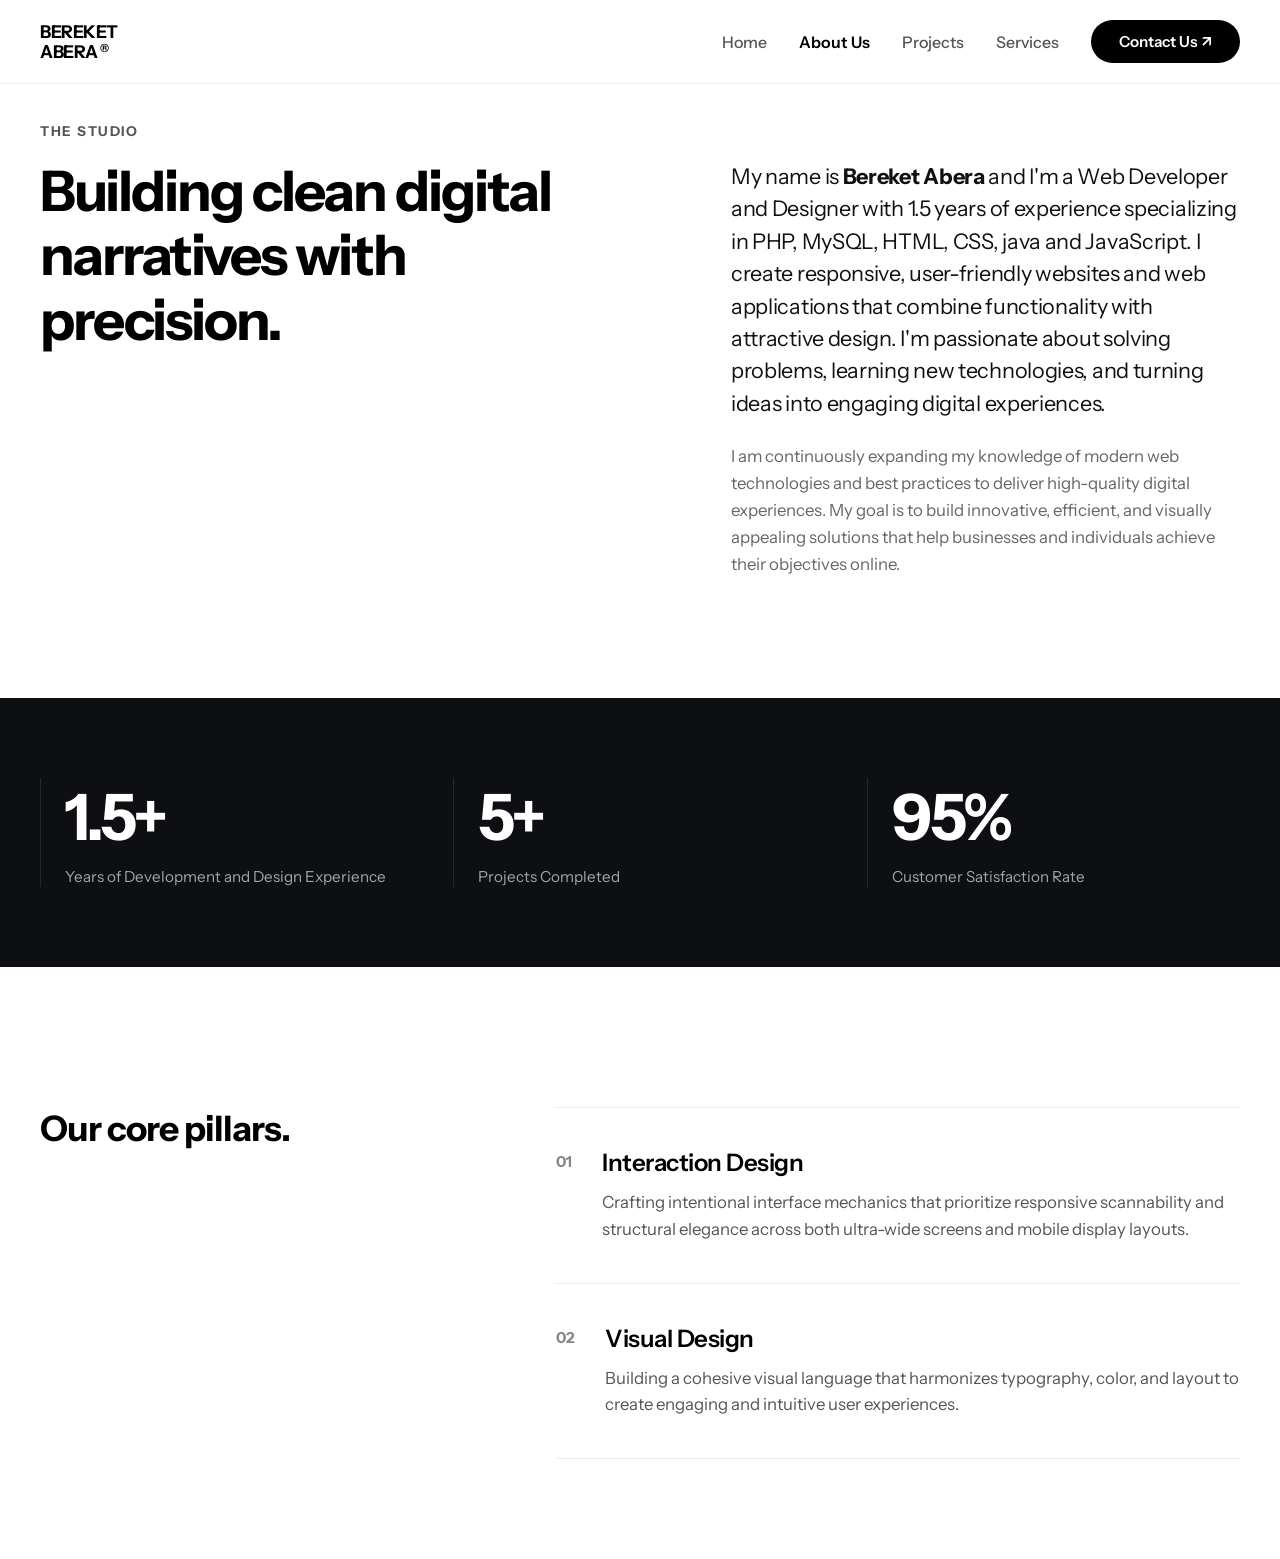
==== commit 0edc4c28: "Fix HTML formatting and clean up code" ====
--- a/about.html
+++ b/about.html
@@ -54,7 +54,7 @@
                     </div>
                     <div class="about-hero-description">
                         <p class="about-lead-paragraph">
-                           My name is <b>Bereket Abera</b> and I'm a Web Developer and Designer with 1.5 years of experience specializing in PHP, MySQL, HTML, CSS, and JavaScript. I create responsive, 
+                           My name is <b>Bereket Abera</b> and I'm a Web Developer and Designer with 1.5 years of experience specializing in PHP, MySQL, HTML, CSS, java and JavaScript. I create responsive, 
                            user-friendly websites and web applications that combine functionality with attractive design.
                             I'm passionate about solving problems, learning new technologies, and turning ideas into engaging digital experiences.
                         </p>
@@ -114,28 +114,11 @@
                 </div>
             </div>
         </section>
-         <!-- ==========================================================================
-             MINIMALIST CV IMAGE GALLERY VIEW
-             ========================================================================== -->
-        <section class="about-cv-section-pure">
-            <div class="about-container">
-                
-                <div class="cv-pure-header">
-                    <span class="about-subtitle-tag">CURRICULUM VITAE</span>
-                </div>
-
-                <div class="cv-pure-display-frame">
-                    <!-- REPLACE "your_cv_image.png" WITH YOUR ACTUAL IMAGE FILE NAME -->
-                    <img src="cv pic.png" alt="Bereket Abera CV" class="cv-pure-image">
-                </div>
-
-            </div>
-        </section>
-
+          
           
     </main>
 
     <!-- Simple script hook for mobile hamburger functionality -->
     <script src="app.js?v=2.0"></script>
 </body>
-</html>+</html>
